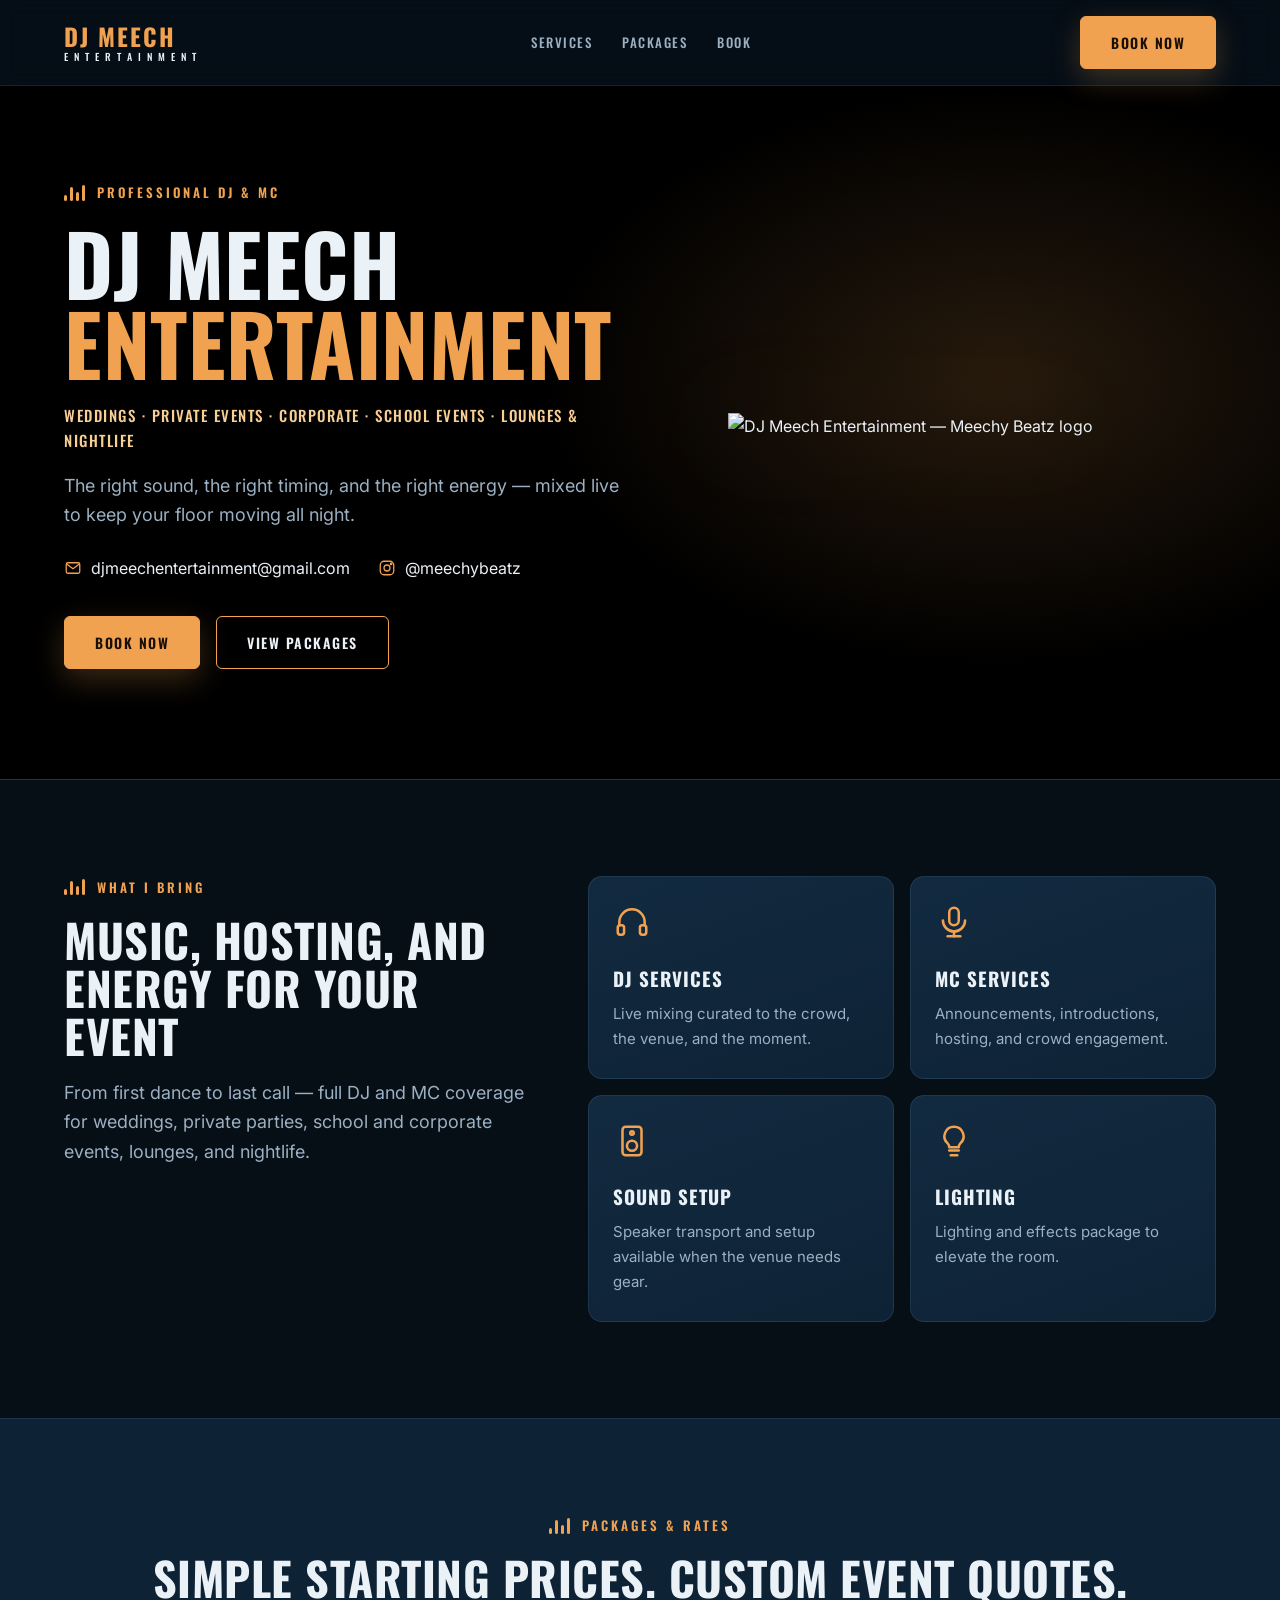
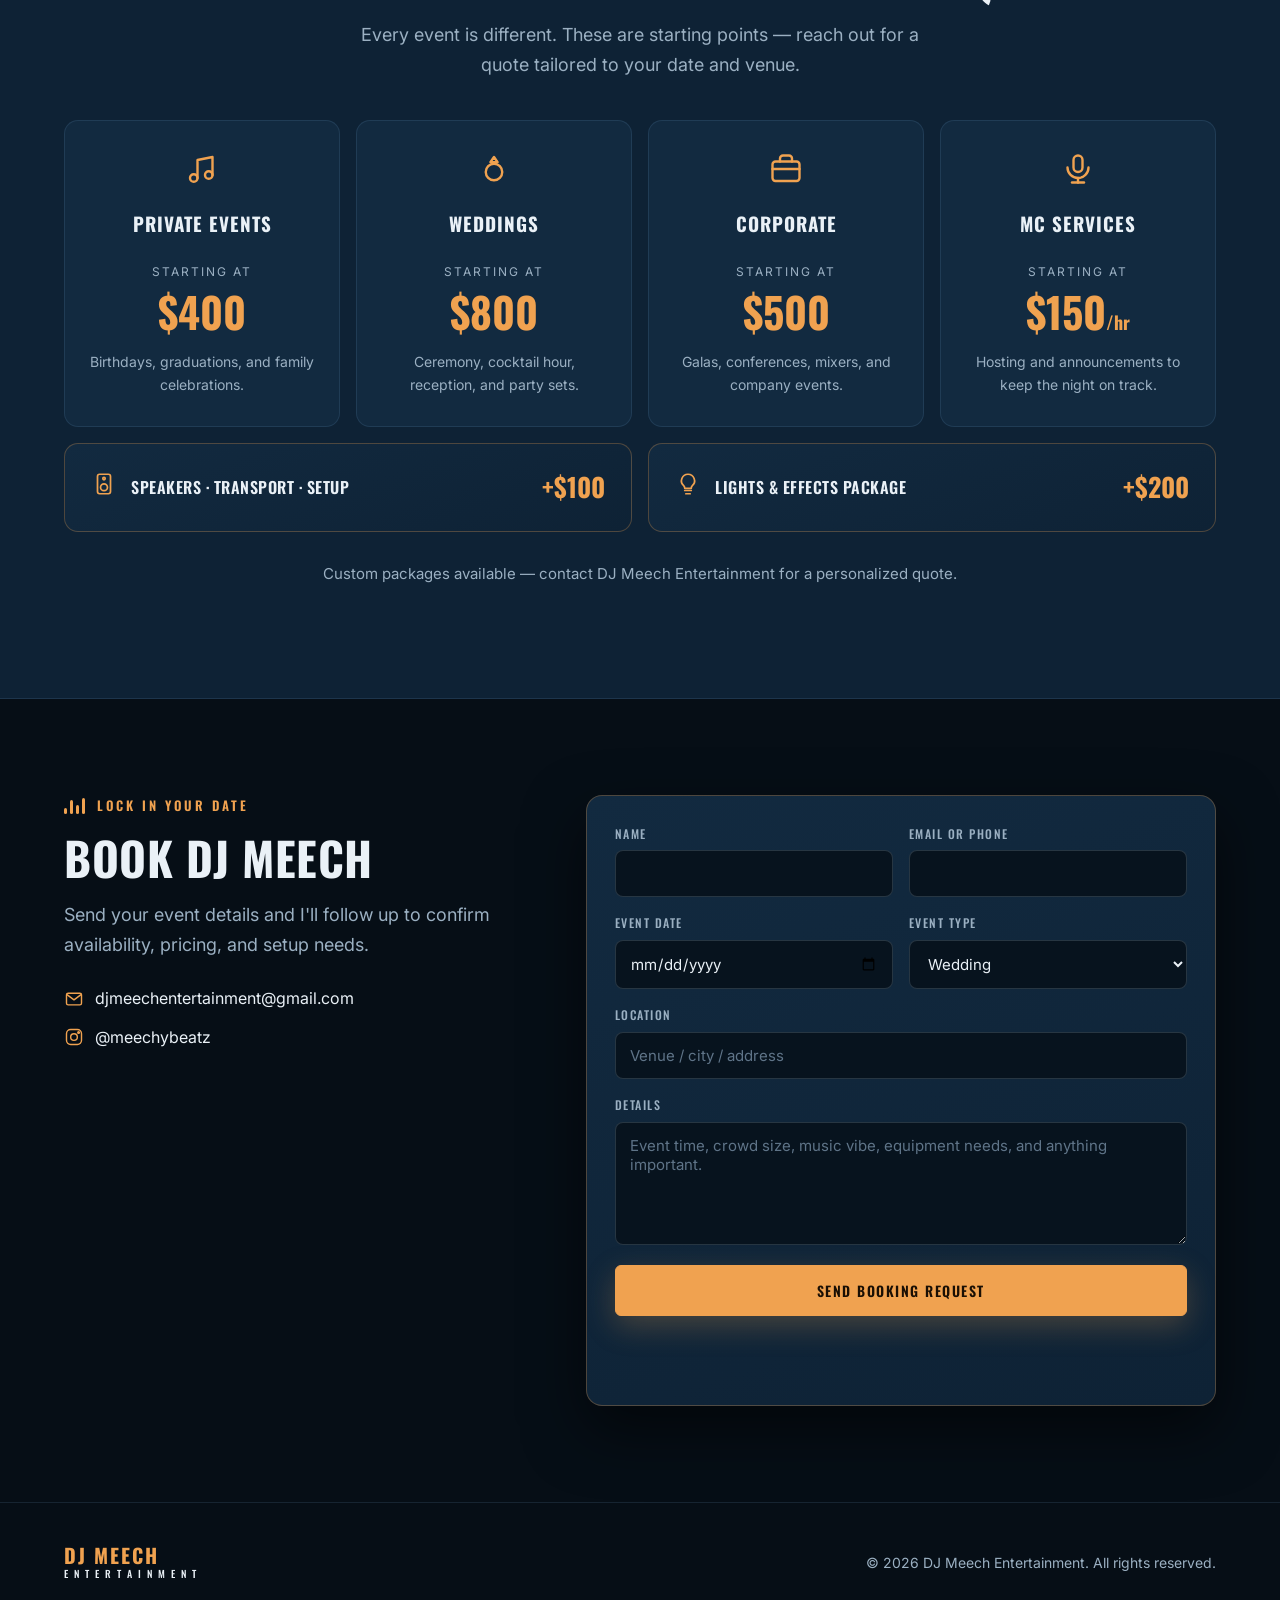
==== index.html @ d48ff658 "Add files via upload" ====
<!DOCTYPE html>
<html lang="en">
<head>
  <meta charset="UTF-8" />
  <meta name="viewport" content="width=device-width, initial-scale=1.0" />
  <title>DJ Meech Entertainment | Professional DJ &amp; MC for Weddings, Corporate &amp; Nightlife</title>
  <meta name="description" content="DJ Meech Entertainment — professional DJ and MC services for weddings, private parties, corporate events, and nightlife. Book your date today." />
  <link rel="preconnect" href="https://fonts.googleapis.com" />
  <link rel="preconnect" href="https://fonts.gstatic.com" crossorigin />
  <link href="https://fonts.googleapis.com/css2?family=Oswald:wght@500;600;700&family=Inter:wght@400;500;600&display=swap" rel="stylesheet" />
  <link rel="stylesheet" href="style.css" />
</head>
<body>
  <nav class="navbar">
    <a class="wordmark" href="#home">
      <b>DJ MEECH</b>
      <small>ENTERTAINMENT</small>
    </a>
    <div class="nav-links">
      <a href="#services">Services</a>
      <a href="#packages">Packages</a>
      <a href="#booking">Book</a>
    </div>
    <a class="button primary" href="#booking">Book Now</a>
  </nav>

  <header class="hero" id="home">
    <div class="hero-grid">
      <div class="hero-copy">
        <p class="eyebrow">
          <span class="eq"><span></span><span></span><span></span><span></span></span>
          Professional DJ &amp; MC
        </p>
        <h1>DJ Meech<br /><span class="brand-line">Entertainment</span></h1>
        <p class="event-line">Weddings · Private events · Corporate · School events · Lounges &amp; nightlife</p>
        <p class="lead">The right sound, the right timing, and the right energy — mixed live to keep your floor moving all night.</p>

        <div class="quick-contact">
          <a href="mailto:djmeechentertainment@gmail.com">
            <svg width="18" height="18" viewBox="0 0 24 24" fill="none" stroke="#f0a250" stroke-width="1.7" stroke-linecap="round" stroke-linejoin="round"><rect x="3" y="5" width="18" height="14" rx="2"/><path d="M4 7l8 6 8-6"/></svg>
            djmeechentertainment@gmail.com
          </a>
          <a href="https://instagram.com/meechybeatz" target="_blank" rel="noopener">
            <svg width="18" height="18" viewBox="0 0 24 24" fill="none" stroke="#f0a250" stroke-width="1.7" stroke-linecap="round" stroke-linejoin="round"><rect x="3" y="3" width="18" height="18" rx="5"/><circle cx="12" cy="12" r="4"/><circle cx="17.5" cy="6.5" r="1"/></svg>
            @meechybeatz
          </a>
        </div>

        <div class="hero-buttons">
          <a href="#booking" class="button primary">Book Now</a>
          <a href="#packages" class="button secondary">View Packages</a>
        </div>
      </div>

      <div class="logo-stage">
        <img src="assets/dj-meech-logo.jpg" alt="DJ Meech Entertainment — Meechy Beatz logo" />
      </div>
    </div>
  </header>

  <main>
    <!-- Services -->
    <section class="section" id="services">
      <div class="section-inner services-inner">
        <div class="section-copy">
          <p class="eyebrow">
            <span class="eq"><span></span><span></span><span></span><span></span></span>
            What I bring
          </p>
          <h2>Music, hosting, and energy for your event</h2>
          <p class="lead">From first dance to last call — full DJ and MC coverage for weddings, private parties, school and corporate events, lounges, and nightlife.</p>
        </div>

        <div class="card-grid">
          <article class="feature">
            <div class="ico">
              <svg width="38" height="38" viewBox="0 0 24 24" fill="none" stroke="currentColor" stroke-width="1.6" stroke-linecap="round" stroke-linejoin="round"><path d="M4 14v-2a8 8 0 0 1 16 0v2"/><rect x="3" y="14" width="4" height="6" rx="1.5"/><rect x="17" y="14" width="4" height="6" rx="1.5"/></svg>
            </div>
            <h3>DJ Services</h3>
            <p>Live mixing curated to the crowd, the venue, and the moment.</p>
          </article>

          <article class="feature">
            <div class="ico">
              <svg width="38" height="38" viewBox="0 0 24 24" fill="none" stroke="currentColor" stroke-width="1.6" stroke-linecap="round" stroke-linejoin="round"><rect x="9" y="3" width="6" height="11" rx="3"/><path d="M5 11a7 7 0 0 0 14 0"/><line x1="12" y1="18" x2="12" y2="21"/><line x1="8" y1="21" x2="16" y2="21"/></svg>
            </div>
            <h3>MC Services</h3>
            <p>Announcements, introductions, hosting, and crowd engagement.</p>
          </article>

          <article class="feature">
            <div class="ico">
              <svg width="38" height="38" viewBox="0 0 24 24" fill="none" stroke="currentColor" stroke-width="1.6" stroke-linecap="round" stroke-linejoin="round"><rect x="6" y="3" width="12" height="18" rx="2"/><circle cx="12" cy="15" r="3.2"/><circle cx="12" cy="7" r="1.1"/></svg>
            </div>
            <h3>Sound Setup</h3>
            <p>Speaker transport and setup available when the venue needs gear.</p>
          </article>

          <article class="feature">
            <div class="ico">
              <svg width="38" height="38" viewBox="0 0 24 24" fill="none" stroke="currentColor" stroke-width="1.6" stroke-linecap="round" stroke-linejoin="round"><path d="M9 18h6"/><path d="M10 21h4"/><path d="M12 3a6 6 0 0 0-4 10.5c.6.6 1 1.4 1 2.5h6c0-1.1.4-1.9 1-2.5A6 6 0 0 0 12 3Z"/></svg>
            </div>
            <h3>Lighting</h3>
            <p>Lighting and effects package to elevate the room.</p>
          </article>
        </div>
      </div>
    </section>

    <!-- Packages -->
    <section class="section band" id="packages">
      <div class="section-inner">
        <div class="center">
          <p class="eyebrow">
            <span class="eq"><span></span><span></span><span></span><span></span></span>
            Packages &amp; rates
          </p>
          <h2>Simple starting prices. Custom event quotes.</h2>
          <p class="lead">Every event is different. These are starting points — reach out for a quote tailored to your date and venue.</p>
        </div>

        <div class="rate-grid">
          <article class="rate-card">
            <div class="ico">
              <svg width="36" height="36" viewBox="0 0 24 24" fill="none" stroke="currentColor" stroke-width="1.6" stroke-linecap="round" stroke-linejoin="round"><path d="M9 18V6l10-2v12"/><circle cx="6.5" cy="18" r="2.5"/><circle cx="16.5" cy="16" r="2.5"/></svg>
            </div>
            <h3>Private Events</h3>
            <span class="from">Starting at</span>
            <div class="price">$400</div>
            <p class="desc">Birthdays, graduations, and family celebrations.</p>
          </article>

          <article class="rate-card">
            <div class="ico">
              <svg width="36" height="36" viewBox="0 0 24 24" fill="none" stroke="currentColor" stroke-width="1.6" stroke-linecap="round" stroke-linejoin="round"><circle cx="12" cy="14" r="5.5"/><path d="M12 4l2.4 3.4H9.6L12 4Z"/></svg>
            </div>
            <h3>Weddings</h3>
            <span class="from">Starting at</span>
            <div class="price">$800</div>
            <p class="desc">Ceremony, cocktail hour, reception, and party sets.</p>
          </article>

          <article class="rate-card">
            <div class="ico">
              <svg width="36" height="36" viewBox="0 0 24 24" fill="none" stroke="currentColor" stroke-width="1.6" stroke-linecap="round" stroke-linejoin="round"><rect x="3" y="7" width="18" height="13" rx="2"/><path d="M8 7V5a2 2 0 0 1 2-2h4a2 2 0 0 1 2 2v2"/><line x1="3" y1="12" x2="21" y2="12"/></svg>
            </div>
            <h3>Corporate</h3>
            <span class="from">Starting at</span>
            <div class="price">$500</div>
            <p class="desc">Galas, conferences, mixers, and company events.</p>
          </article>

          <article class="rate-card">
            <div class="ico">
              <svg width="36" height="36" viewBox="0 0 24 24" fill="none" stroke="currentColor" stroke-width="1.6" stroke-linecap="round" stroke-linejoin="round"><rect x="9" y="3" width="6" height="11" rx="3"/><path d="M5 11a7 7 0 0 0 14 0"/><line x1="12" y1="18" x2="12" y2="21"/><line x1="8" y1="21" x2="16" y2="21"/></svg>
            </div>
            <h3>MC Services</h3>
            <span class="from">Starting at</span>
            <div class="price">$150<span style="font-size:18px">/hr</span></div>
            <p class="desc">Hosting and announcements to keep the night on track.</p>
          </article>
        </div>

        <div class="addons">
          <div class="addon">
            <span class="label">
              <span class="ico">
                <svg width="26" height="26" viewBox="0 0 24 24" fill="none" stroke="currentColor" stroke-width="1.6" stroke-linecap="round" stroke-linejoin="round"><rect x="6" y="3" width="12" height="18" rx="2"/><circle cx="12" cy="15" r="3.2"/><circle cx="12" cy="7" r="1.1"/></svg>
              </span>
              <b>Speakers · Transport · Setup</b>
            </span>
            <span class="plus">+$100</span>
          </div>
          <div class="addon">
            <span class="label">
              <span class="ico">
                <svg width="26" height="26" viewBox="0 0 24 24" fill="none" stroke="currentColor" stroke-width="1.6" stroke-linecap="round" stroke-linejoin="round"><path d="M9 18h6"/><path d="M10 21h4"/><path d="M12 3a6 6 0 0 0-4 10.5c.6.6 1 1.4 1 2.5h6c0-1.1.4-1.9 1-2.5A6 6 0 0 0 12 3Z"/></svg>
              </span>
              <b>Lights &amp; Effects Package</b>
            </span>
            <span class="plus">+$200</span>
          </div>
        </div>

        <p class="note">Custom packages available — contact DJ Meech Entertainment for a personalized quote.</p>
      </div>
    </section>

    <!-- Booking -->
    <section class="section" id="booking">
      <div class="section-inner booking-inner">
        <div>
          <p class="eyebrow">
            <span class="eq"><span></span><span></span><span></span><span></span></span>
            Lock in your date
          </p>
          <h2>Book DJ Meech</h2>
          <p class="lead">Send your event details and I'll follow up to confirm availability, pricing, and setup needs.</p>

          <div class="contact-list">
            <a href="mailto:djmeechentertainment@gmail.com">
              <svg width="20" height="20" viewBox="0 0 24 24" fill="none" stroke="currentColor" stroke-width="1.7" stroke-linecap="round" stroke-linejoin="round"><rect x="3" y="5" width="18" height="14" rx="2"/><path d="M4 7l8 6 8-6"/></svg>
              djmeechentertainment@gmail.com
            </a>
            <a href="https://instagram.com/meechybeatz" target="_blank" rel="noopener">
              <svg width="20" height="20" viewBox="0 0 24 24" fill="none" stroke="currentColor" stroke-width="1.7" stroke-linecap="round" stroke-linejoin="round"><rect x="3" y="3" width="18" height="18" rx="5"/><circle cx="12" cy="12" r="4"/><circle cx="17.5" cy="6.5" r="1"/></svg>
              @meechybeatz
            </a>
          </div>
        </div>

        <form id="bookingForm" action="mailto:djmeechentertainment@gmail.com" method="post" enctype="text/plain">
          <div class="field-row">
            <label>Name
              <input type="text" name="name" autocomplete="name" required />
            </label>
            <label>Email or phone
              <input type="text" name="contact" required />
            </label>
          </div>

          <div class="field-row">
            <label>Event date
              <input type="date" name="date" required />
            </label>
            <label>Event type
              <select name="type">
                <option>Wedding</option>
                <option>Private Event</option>
                <option>Birthday Party</option>
                <option>Corporate Event</option>
                <option>School Event</option>
                <option>Lounge / Nightlife</option>
                <option>Other</option>
              </select>
            </label>
          </div>

          <label>Location
            <input type="text" name="location" placeholder="Venue / city / address" />
          </label>

          <label>Details
            <textarea name="details" rows="5" placeholder="Event time, crowd size, music vibe, equipment needs, and anything important."></textarea>
          </label>

          <button type="submit" class="button primary">Send Booking Request</button>
          <p class="form-status" id="formStatus" role="status" aria-live="polite"></p>
        </form>
      </div>
    </section>
  </main>

  <footer>
    <div class="footer-inner">
      <a class="wordmark" href="#home">
        <b>DJ MEECH</b>
        <small>ENTERTAINMENT</small>
      </a>
      <p>© 2026 DJ Meech Entertainment. All rights reserved.</p>
    </div>
  </footer>

  <script>
    // Build a reliable mailto from the form fields (plain mailto POST fails silently in most browsers).
    (function () {
      var form = document.getElementById('bookingForm');
      var status = document.getElementById('formStatus');
      if (!form) return;
      form.addEventListener('submit', function (e) {
        e.preventDefault();
        var f = form.elements;
        var subject = 'Booking request — ' + (f.name.value || 'New event');
        var body =
          'Name: ' + f.name.value + '\n' +
          'Contact: ' + f.contact.value + '\n' +
          'Event date: ' + f.date.value + '\n' +
          'Event type: ' + f.type.value + '\n' +
          'Location: ' + f.location.value + '\n\n' +
          'Details:\n' + f.details.value + '\n';
        var href = 'mailto:djmeechentertainment@gmail.com' +
          '?subject=' + encodeURIComponent(subject) +
          '&body=' + encodeURIComponent(body);
        window.location.href = href;
        status.textContent = 'Opening your email app to send the request…';
      });
    })();
  </script>
</body>
</html>
---- style.css ----
/* DJ Meech Entertainment — palette derived directly from the logo:
   gold #F0A250, navy #1A517A, bronze #6D2411 */

* {
  box-sizing: border-box;
}

:root {
  --black: #000000;
  --base: #060e16;        /* page background, near-black navy */
  --navy: #0e2235;        /* section band */
  --card: #122a40;        /* card surface */
  --blue: #1a517a;        /* logo blue */
  --gold: #f0a250;        /* logo gold */
  --gold-soft: #f8cf94;   /* highlight gold */
  --bronze: #6d2411;
  --text: #eaf1f7;
  --muted: #9bb0c2;
  --line: rgba(240, 162, 80, 0.28);
  --line-cool: rgba(123, 170, 209, 0.14);
  --shadow: 0 24px 60px rgba(0, 0, 0, 0.55);
  --display: "Oswald", "Arial Narrow", sans-serif;
  --body: "Inter", "Helvetica Neue", Arial, sans-serif;
}

html {
  scroll-behavior: smooth;
}

body {
  margin: 0;
  font-family: var(--body);
  background: var(--base);
  color: var(--text);
  line-height: 1.65;
  -webkit-font-smoothing: antialiased;
}

a {
  color: inherit;
  text-decoration: none;
}

img {
  max-width: 100%;
  display: block;
}

/* ---------- Shared type ---------- */
.eyebrow {
  display: inline-flex;
  align-items: center;
  gap: 12px;
  font-family: var(--display);
  font-weight: 600;
  text-transform: uppercase;
  letter-spacing: 3px;
  font-size: 13px;
  color: var(--gold);
  margin: 0 0 18px;
}

/* equalizer signature mark */
.eq {
  display: inline-flex;
  align-items: flex-end;
  gap: 3px;
  height: 16px;
}
.eq span {
  width: 3px;
  background: var(--gold);
  border-radius: 2px;
  animation: eq 1.1s ease-in-out infinite;
}
.eq span:nth-child(1) { height: 6px;  animation-delay: 0s; }
.eq span:nth-child(2) { height: 14px; animation-delay: .18s; }
.eq span:nth-child(3) { height: 9px;  animation-delay: .36s; }
.eq span:nth-child(4) { height: 16px; animation-delay: .12s; }
@keyframes eq {
  0%, 100% { transform: scaleY(0.4); transform-origin: bottom; }
  50%      { transform: scaleY(1);   transform-origin: bottom; }
}

h1, h2, h3 {
  font-family: var(--display);
  font-weight: 700;
  text-transform: uppercase;
  margin: 0;
  letter-spacing: .5px;
}

h1 {
  font-size: clamp(44px, 7vw, 84px);
  line-height: 0.96;
}
.brand-line {
  display: block;
  color: var(--gold);
}
h2 {
  font-size: clamp(28px, 3.6vw, 46px);
  line-height: 1.04;
  margin-bottom: 16px;
}
h3 {
  font-size: 19px;
  letter-spacing: 1px;
}

.lead {
  color: var(--muted);
  font-size: 18px;
  max-width: 52ch;
}

.center { text-align: center; }
.center .eyebrow,
.center .lead { margin-left: auto; margin-right: auto; }
.center .lead { text-align: center; }

/* ---------- Buttons ---------- */
.button {
  display: inline-flex;
  align-items: center;
  justify-content: center;
  gap: 10px;
  font-family: var(--display);
  font-weight: 600;
  text-transform: uppercase;
  letter-spacing: 1.5px;
  font-size: 14px;
  padding: 14px 30px;
  border-radius: 6px;
  border: 1px solid var(--gold);
  cursor: pointer;
  transition: transform .15s ease, box-shadow .2s ease, background .2s ease, color .2s ease;
}
.button.primary {
  background: var(--gold);
  color: #1a0f04;
  box-shadow: 0 10px 30px rgba(240, 162, 80, 0.25);
}
.button.primary:hover {
  transform: translateY(-2px);
  background: var(--gold-soft);
  box-shadow: 0 14px 38px rgba(240, 162, 80, 0.38);
}
.button.secondary {
  background: transparent;
  color: var(--text);
}
.button.secondary:hover {
  transform: translateY(-2px);
  border-color: var(--gold-soft);
  color: var(--gold-soft);
}

/* ---------- Navbar ---------- */
.navbar {
  position: sticky;
  top: 0;
  z-index: 50;
  display: flex;
  align-items: center;
  justify-content: space-between;
  gap: 22px;
  padding: 16px 5vw;
  background: rgba(6, 14, 22, 0.82);
  backdrop-filter: blur(10px);
  border-bottom: 1px solid var(--line-cool);
}
.wordmark {
  display: grid;
  line-height: 1;
}
.wordmark b {
  font-family: var(--display);
  font-weight: 700;
  font-size: 24px;
  letter-spacing: 2px;
  color: var(--gold);
}
.wordmark small {
  font-family: var(--display);
  font-weight: 500;
  font-size: 10px;
  letter-spacing: 6px;
  color: var(--text);
  margin-top: 4px;
}
.nav-links {
  display: flex;
  gap: 30px;
  font-family: var(--display);
  font-weight: 500;
  text-transform: uppercase;
  letter-spacing: 1.5px;
  font-size: 13px;
}
.nav-links a {
  color: var(--muted);
  transition: color .2s ease;
}
.nav-links a:hover { color: var(--gold); }

/* ---------- Hero (pure black so the logo blends seamlessly) ---------- */
.hero {
  background:
    radial-gradient(60% 70% at 78% 42%, rgba(240, 162, 80, 0.16), transparent 60%),
    var(--black);
  padding: clamp(48px, 8vw, 96px) 5vw clamp(60px, 9vw, 110px);
  border-bottom: 1px solid var(--line);
}
.hero-grid {
  max-width: 1180px;
  margin: 0 auto;
  display: grid;
  grid-template-columns: 1.05fr 0.95fr;
  align-items: center;
  gap: clamp(30px, 5vw, 70px);
}
.event-line {
  font-family: var(--display);
  font-weight: 500;
  text-transform: uppercase;
  letter-spacing: 1.5px;
  font-size: 15px;
  color: var(--gold-soft);
  margin: 20px 0 8px;
}
.quick-contact {
  margin: 22px 0 0;
  color: var(--muted);
  font-size: 16px;
}
.quick-contact a {
  display: inline-flex;
  align-items: center;
  gap: 9px;
  color: var(--text);
  margin-right: 24px;
  line-height: 2;
  transition: color .2s ease;
}
.quick-contact a:hover { color: var(--gold); }
.quick-contact svg { flex: none; }

.hero-buttons {
  display: flex;
  gap: 16px;
  flex-wrap: wrap;
  margin-top: 32px;
}

.logo-stage {
  display: grid;
  place-items: center;
}
.logo-stage img {
  width: min(100%, 460px);
  filter: drop-shadow(0 0 50px rgba(240, 162, 80, 0.32));
  animation: rise .9s ease both;
}
@keyframes rise {
  from { opacity: 0; transform: translateY(18px) scale(.98); }
  to   { opacity: 1; transform: none; }
}

/* ---------- Section scaffolding ---------- */
.section {
  padding: clamp(56px, 8vw, 96px) 5vw;
}
.section-inner {
  max-width: 1180px;
  margin: 0 auto;
}
.band {
  background: var(--navy);
  border-top: 1px solid var(--line-cool);
  border-bottom: 1px solid var(--line-cool);
}

/* ---------- Services ---------- */
.services-inner {
  display: grid;
  grid-template-columns: 0.85fr 1.15fr;
  gap: clamp(34px, 5vw, 60px);
  align-items: start;
}
.card-grid {
  display: grid;
  grid-template-columns: repeat(2, 1fr);
  gap: 16px;
}
.feature {
  background: linear-gradient(160deg, var(--card), var(--navy));
  border: 1px solid var(--line-cool);
  border-radius: 14px;
  padding: 26px 24px;
  transition: transform .18s ease, border-color .2s ease;
}
.feature:hover {
  transform: translateY(-4px);
  border-color: var(--line);
}
.feature .ico {
  color: var(--gold);
  margin-bottom: 14px;
}
.feature h3 { color: var(--text); margin-bottom: 8px; }
.feature p { color: var(--muted); font-size: 15px; margin: 0; }

/* ---------- Packages ---------- */
.rate-grid {
  display: grid;
  grid-template-columns: repeat(4, 1fr);
  gap: 16px;
  margin-top: 40px;
}
.rate-card {
  position: relative;
  background: var(--card);
  border: 1px solid var(--line-cool);
  border-radius: 14px;
  padding: 30px 22px;
  text-align: center;
  transition: transform .18s ease, border-color .2s ease;
}
.rate-card:hover {
  transform: translateY(-4px);
  border-color: var(--line);
}
.rate-card .ico {
  color: var(--gold);
  margin: 0 auto 14px;
}
.rate-card h3 { color: var(--text); margin-bottom: 18px; }
.rate-card .from {
  font-size: 12px;
  letter-spacing: 2px;
  text-transform: uppercase;
  color: var(--muted);
}
.rate-card .price {
  font-family: var(--display);
  font-weight: 700;
  font-size: 42px;
  line-height: 1;
  color: var(--gold);
  margin: 6px 0 18px;
}
.rate-card p.desc {
  color: var(--muted);
  font-size: 14px;
  margin: 0;
}

.addons {
  margin-top: 16px;
  display: grid;
  grid-template-columns: 1fr 1fr;
  gap: 16px;
}
.addon {
  display: flex;
  align-items: center;
  justify-content: space-between;
  gap: 16px;
  background: linear-gradient(160deg, var(--card), var(--navy));
  border: 1px solid var(--line);
  border-radius: 14px;
  padding: 22px 26px;
}
.addon .label {
  display: flex;
  align-items: center;
  gap: 14px;
}
.addon .label .ico { color: var(--gold); }
.addon b { font-family: var(--display); font-weight: 600; letter-spacing: .5px; font-size: 16px; text-transform: uppercase; }
.addon .plus {
  font-family: var(--display);
  font-weight: 700;
  font-size: 26px;
  color: var(--gold);
  white-space: nowrap;
}
.note {
  text-align: center;
  color: var(--muted);
  margin-top: 30px;
  font-size: 15px;
}

/* ---------- Booking ---------- */
.booking-inner {
  display: grid;
  grid-template-columns: 0.85fr 1.15fr;
  gap: clamp(34px, 5vw, 56px);
  align-items: start;
}
.contact-list {
  margin-top: 26px;
  display: grid;
  gap: 12px;
}
.contact-list a {
  display: inline-flex;
  align-items: center;
  gap: 11px;
  color: var(--text);
  transition: color .2s ease;
}
.contact-list a:hover { color: var(--gold); }
.contact-list svg { color: var(--gold); flex: none; }

form {
  background: linear-gradient(160deg, var(--card), var(--navy));
  border: 1px solid var(--line);
  border-radius: 16px;
  padding: 28px;
  display: grid;
  gap: 16px;
  box-shadow: var(--shadow);
}
.field-row {
  display: grid;
  grid-template-columns: 1fr 1fr;
  gap: 16px;
}
label {
  display: grid;
  gap: 7px;
  font-family: var(--display);
  font-weight: 500;
  text-transform: uppercase;
  letter-spacing: 1.5px;
  font-size: 12px;
  color: var(--muted);
}
input, select, textarea {
  width: 100%;
  padding: 13px 14px;
  border-radius: 8px;
  border: 1px solid rgba(155, 176, 194, 0.22);
  background: #07131e;
  color: var(--text);
  font-family: var(--body);
  font-size: 15px;
  transition: border-color .2s ease, box-shadow .2s ease;
}
input::placeholder, textarea::placeholder { color: #5f7488; }
input:focus, select:focus, textarea:focus {
  outline: none;
  border-color: var(--gold);
  box-shadow: 0 0 0 3px rgba(240, 162, 80, 0.18);
}
textarea { resize: vertical; }
form .button { width: 100%; margin-top: 4px; }
.form-status {
  font-size: 14px;
  color: var(--gold-soft);
  min-height: 1.2em;
}

/* ---------- Footer ---------- */
footer {
  border-top: 1px solid var(--line-cool);
  padding: 34px 5vw;
}
.footer-inner {
  max-width: 1180px;
  margin: 0 auto;
  display: flex;
  align-items: center;
  justify-content: space-between;
  gap: 22px;
  flex-wrap: wrap;
  color: var(--muted);
  font-size: 14px;
}
.footer-inner .wordmark b { font-size: 20px; }

/* ---------- Responsive ---------- */
@media (max-width: 920px) {
  .nav-links { display: none; }
  .hero-grid,
  .services-inner,
  .booking-inner {
    grid-template-columns: 1fr;
  }
  .logo-stage { order: -1; }
  .logo-stage img { width: min(78%, 360px); }
  .rate-grid { grid-template-columns: repeat(2, 1fr); }
}
@media (max-width: 560px) {
  .card-grid,
  .rate-grid,
  .addons,
  .field-row {
    grid-template-columns: 1fr;
  }
  .quick-contact a { display: flex; margin: 0; }
  .hero-buttons { flex-direction: column; align-items: stretch; }
  .footer-inner { flex-direction: column; align-items: flex-start; }
}

@media (prefers-reduced-motion: reduce) {
  * { animation: none !important; scroll-behavior: auto; transition: none !important; }
}
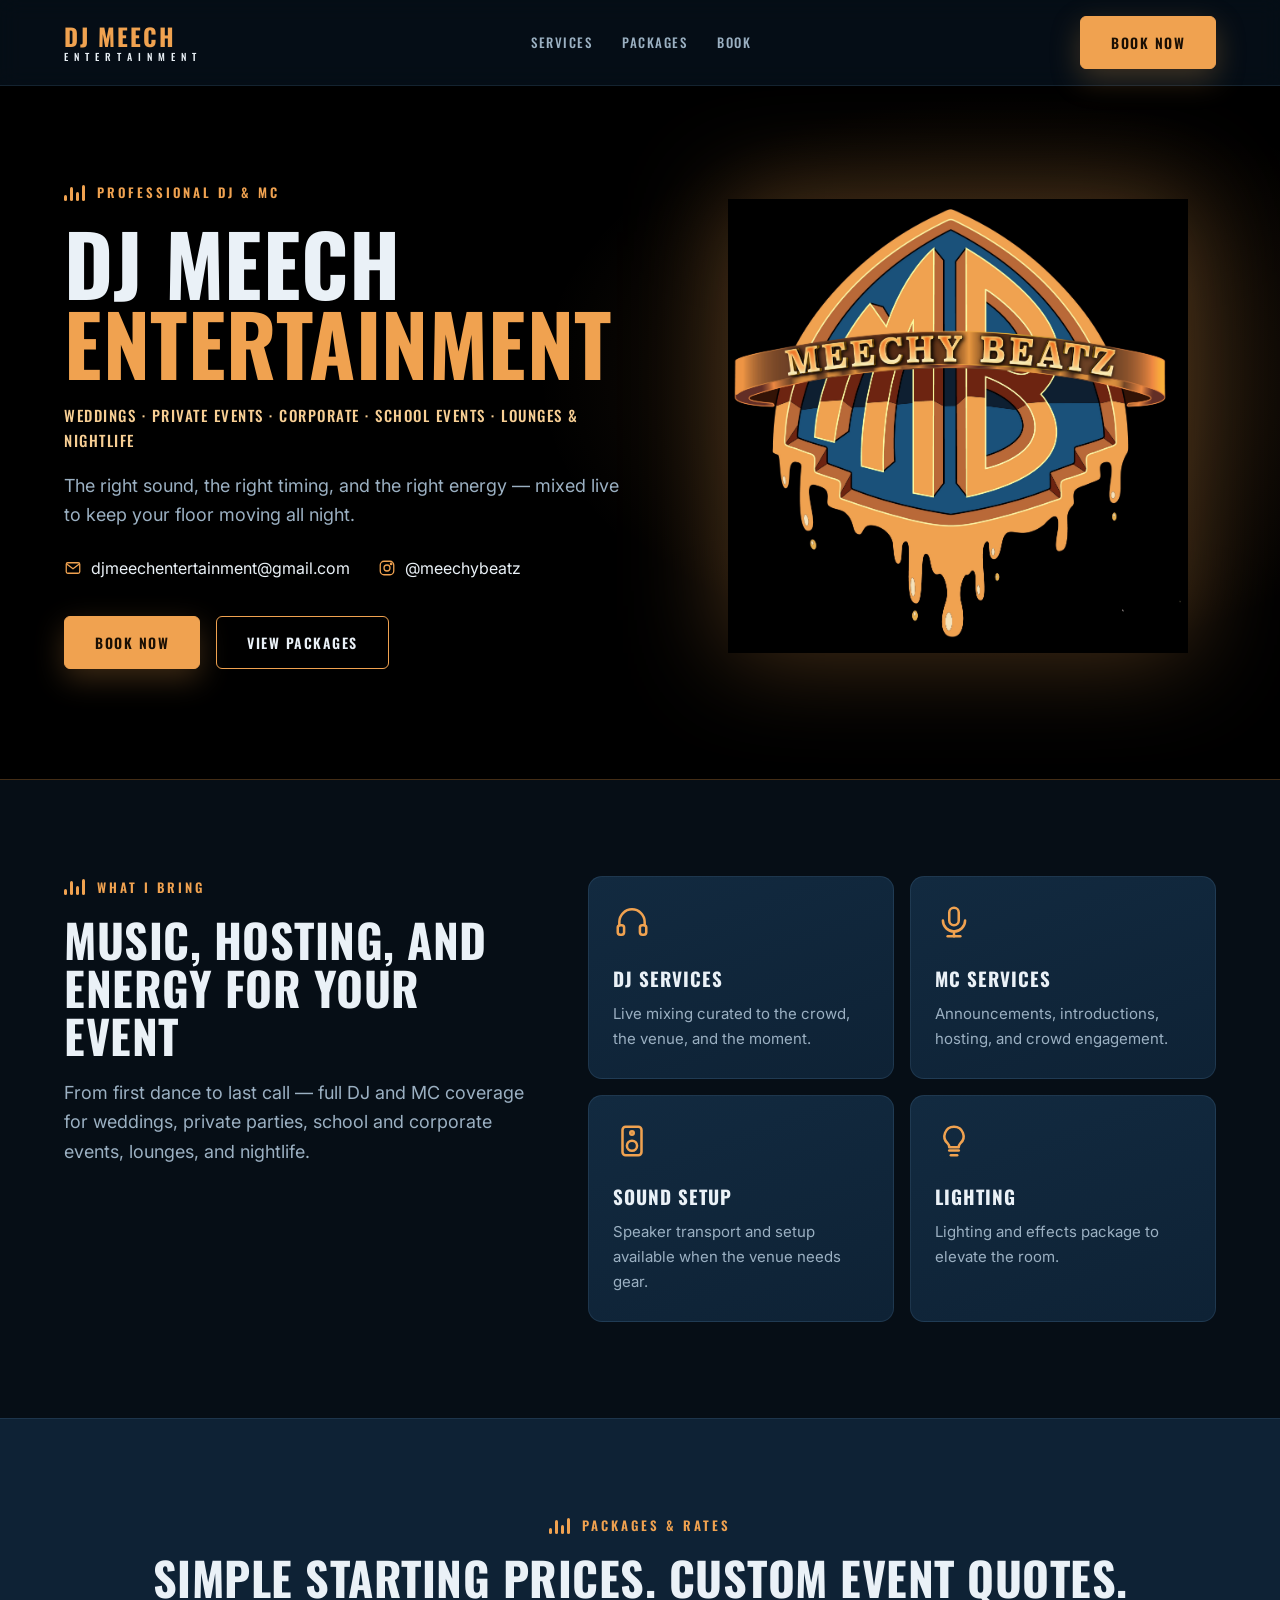
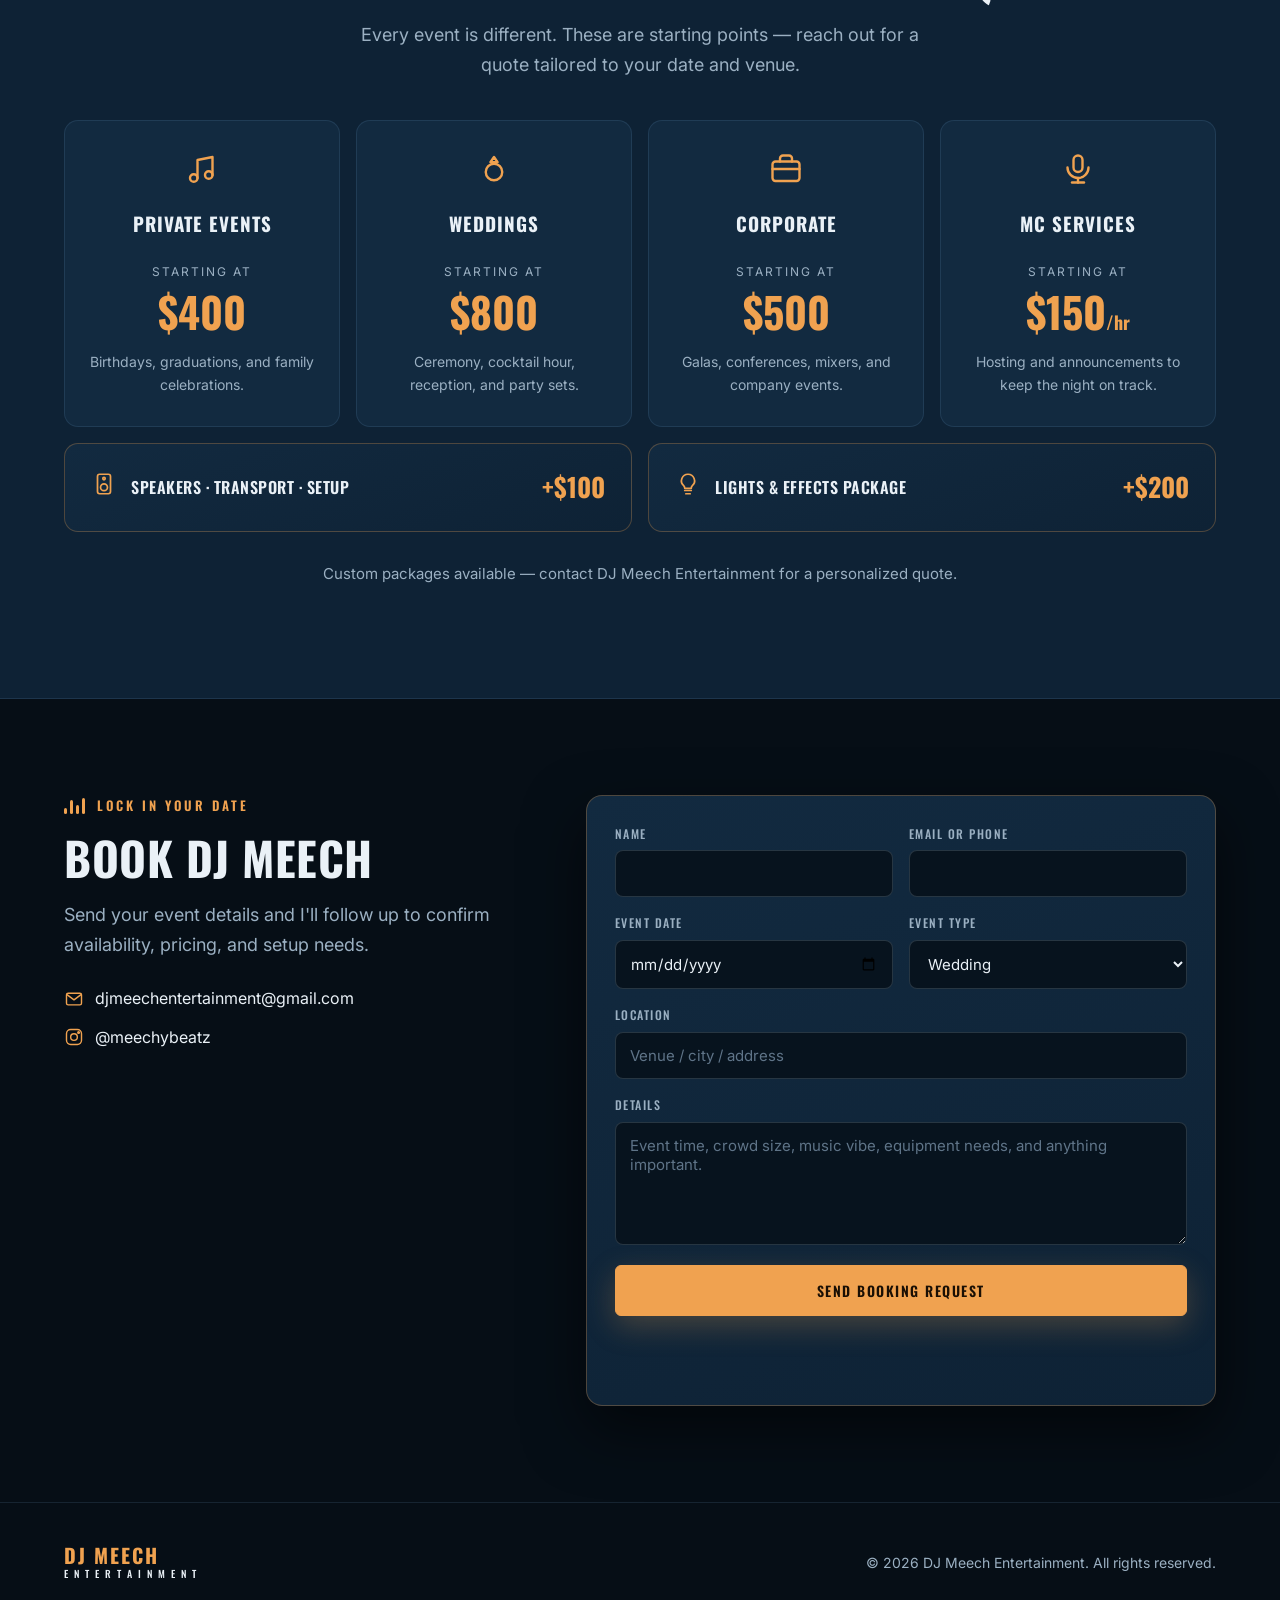
==== commit 96b9b364: "Update index.html" ====
--- a/index.html
+++ b/index.html
@@ -209,7 +209,8 @@
           </div>
         </div>
 
-        <form id="bookingForm" action="mailto:djmeechentertainment@gmail.com" method="post" enctype="text/plain">
+        <form name="booking" method="POST" data-netlify="true" action="/thank-you.html">
+  <input type="hidden" name="form-name" value="booking">
           <div class="field-row">
             <label>Name
               <input type="text" name="name" autocomplete="name" required />
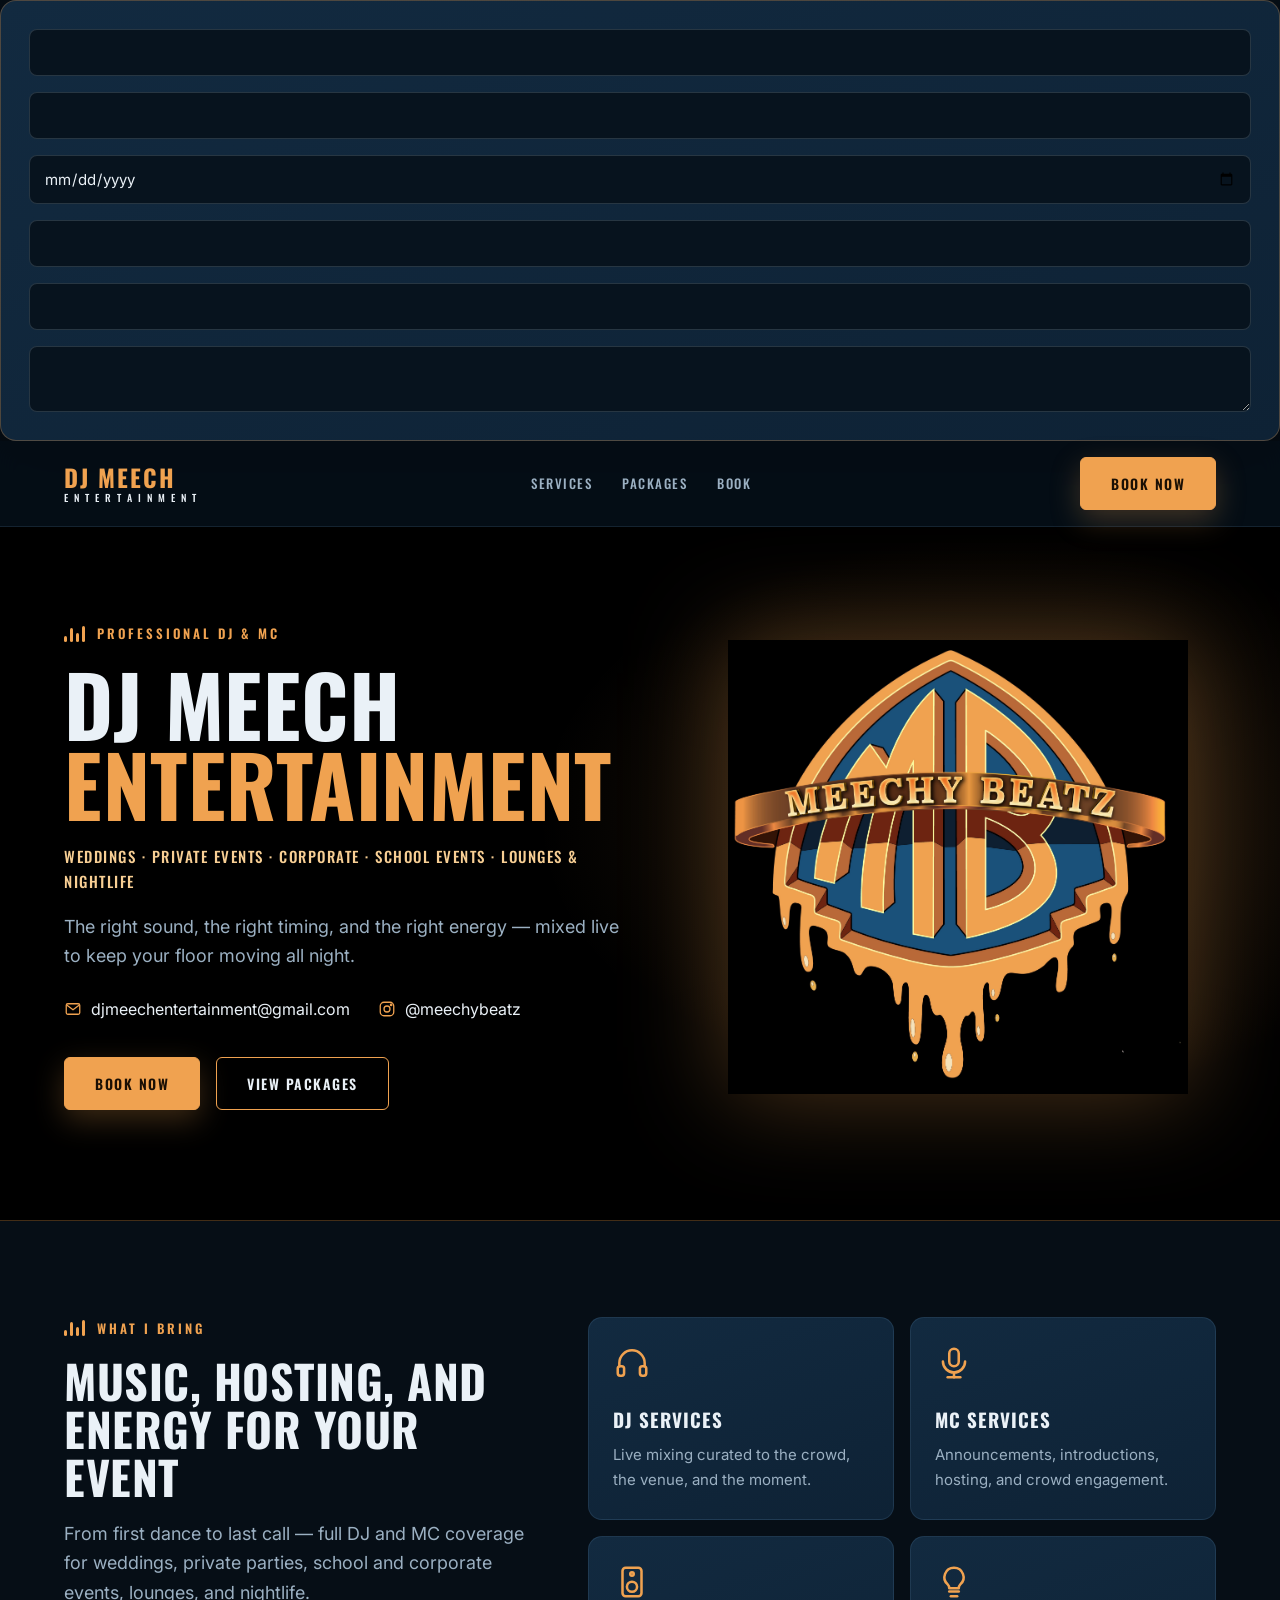
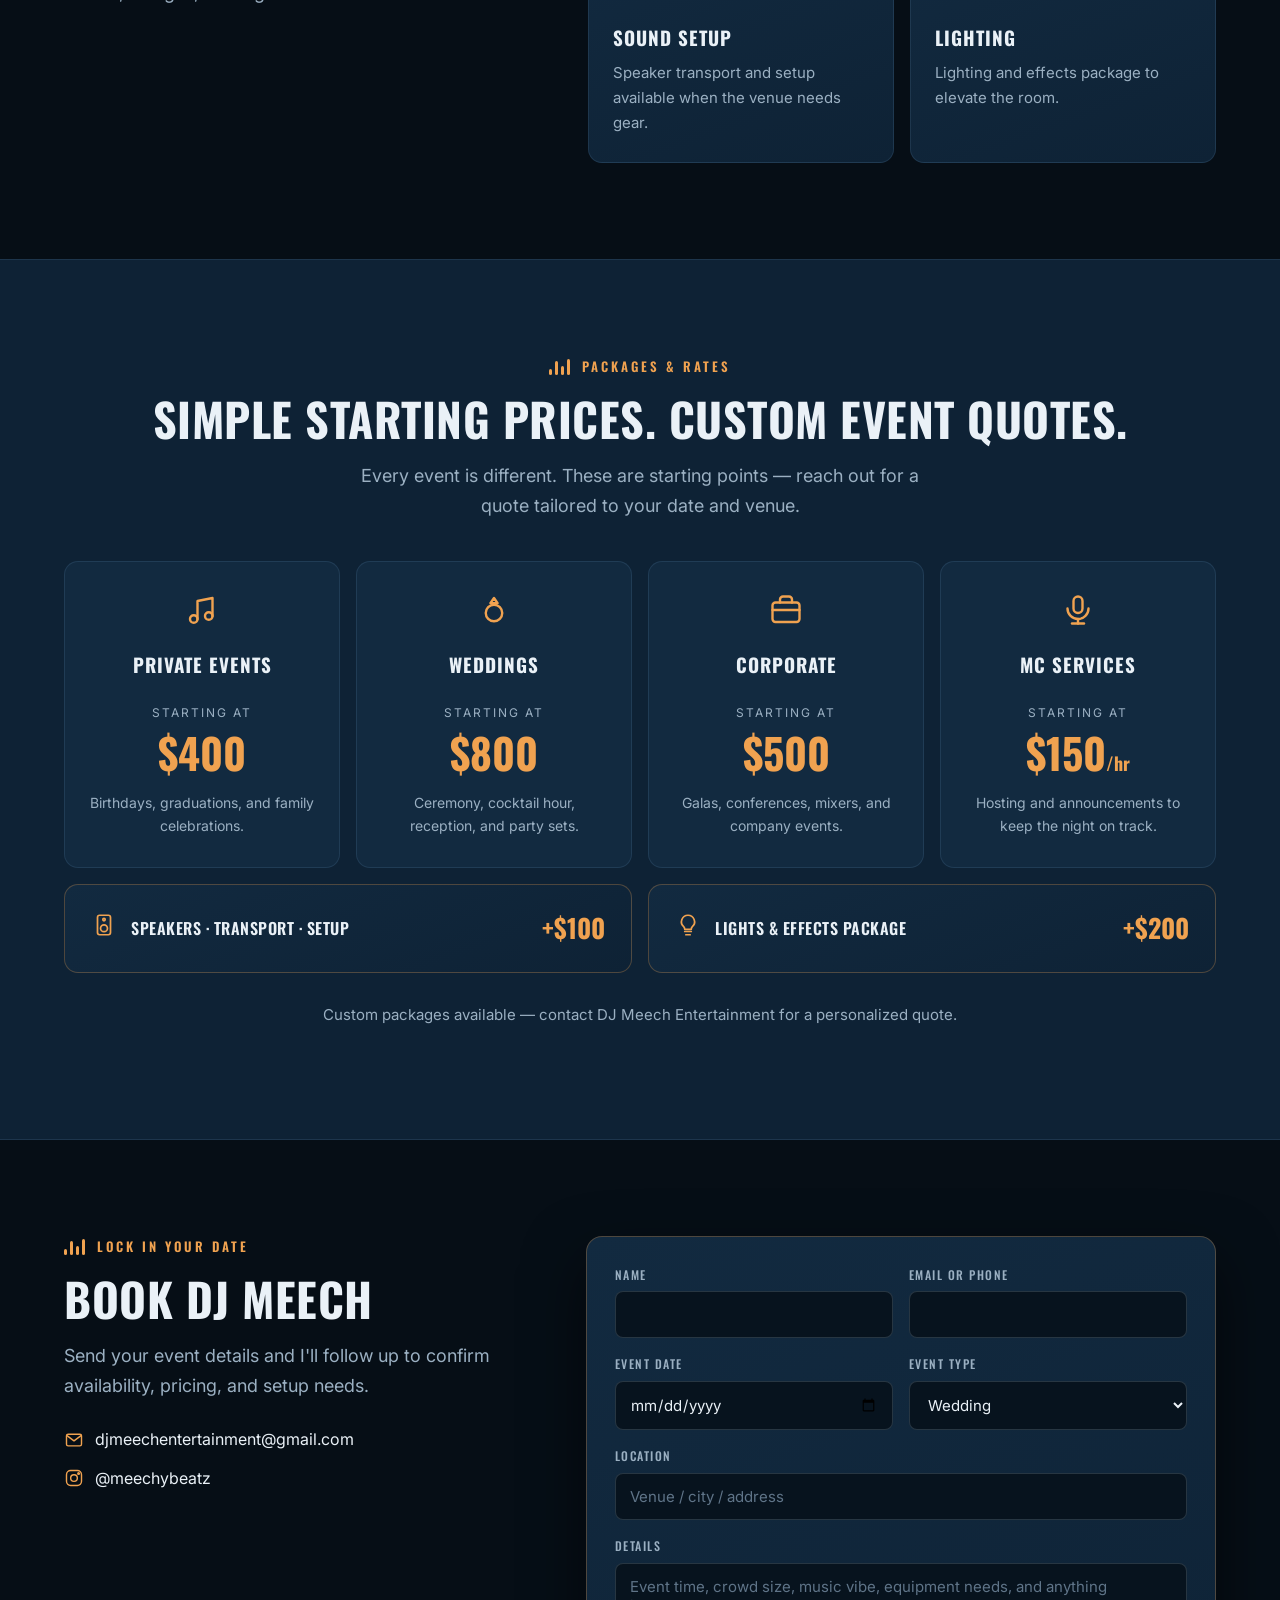
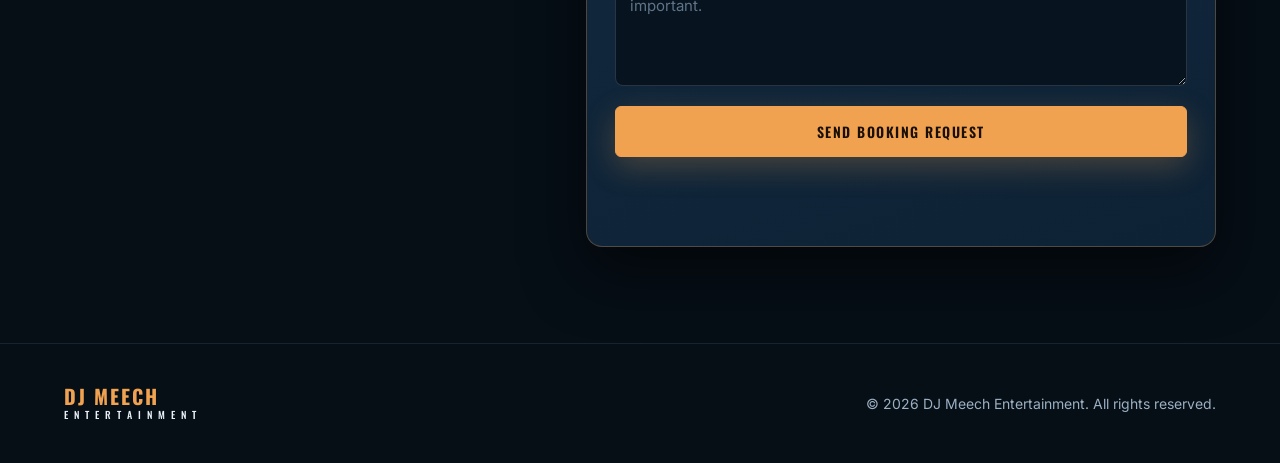
==== commit 5fb9b62e: "Update index.html" ====
--- a/index.html
+++ b/index.html
@@ -11,6 +11,14 @@
   <link rel="stylesheet" href="style.css" />
 </head>
 <body>
+  <form name="booking" netlify hidden>
+  <input type="text" name="name">
+  <input type="text" name="contact">
+  <input type="date" name="date">
+  <input type="text" name="type">
+  <input type="text" name="location">
+  <textarea name="details"></textarea>
+</form>
   <nav class="navbar">
     <a class="wordmark" href="#home">
       <b>DJ MEECH</b>
@@ -209,8 +217,23 @@
           </div>
         </div>
 
-        <form name="booking" method="POST" data-netlify="true" action="/thank-you.html">
+     <form
+  id="bookingForm"
+  name="booking"
+  method="POST"
+  data-netlify="true"
+  netlify-honeypot="bot-field"
+  action="/thank-you.html"
+>
+ 
   <input type="hidden" name="form-name" value="booking">
+
+          <p hidden>
+            <label>
+            Don't fill this out:
+            <input name="bot-field">
+            </label>
+          </p>
           <div class="field-row">
             <label>Name
               <input type="text" name="name" autocomplete="name" required />
@@ -249,7 +272,7 @@
           <p class="form-status" id="formStatus" role="status" aria-live="polite"></p>
         </form>
       </div>
-    </section>
+    </section> 
   </main>
 
   <footer>
@@ -261,31 +284,5 @@
       <p>© 2026 DJ Meech Entertainment. All rights reserved.</p>
     </div>
   </footer>
-
-  <script>
-    // Build a reliable mailto from the form fields (plain mailto POST fails silently in most browsers).
-    (function () {
-      var form = document.getElementById('bookingForm');
-      var status = document.getElementById('formStatus');
-      if (!form) return;
-      form.addEventListener('submit', function (e) {
-        e.preventDefault();
-        var f = form.elements;
-        var subject = 'Booking request — ' + (f.name.value || 'New event');
-        var body =
-          'Name: ' + f.name.value + '\n' +
-          'Contact: ' + f.contact.value + '\n' +
-          'Event date: ' + f.date.value + '\n' +
-          'Event type: ' + f.type.value + '\n' +
-          'Location: ' + f.location.value + '\n\n' +
-          'Details:\n' + f.details.value + '\n';
-        var href = 'mailto:djmeechentertainment@gmail.com' +
-          '?subject=' + encodeURIComponent(subject) +
-          '&body=' + encodeURIComponent(body);
-        window.location.href = href;
-        status.textContent = 'Opening your email app to send the request…';
-      });
-    })();
-  </script>
 </body>
 </html>
